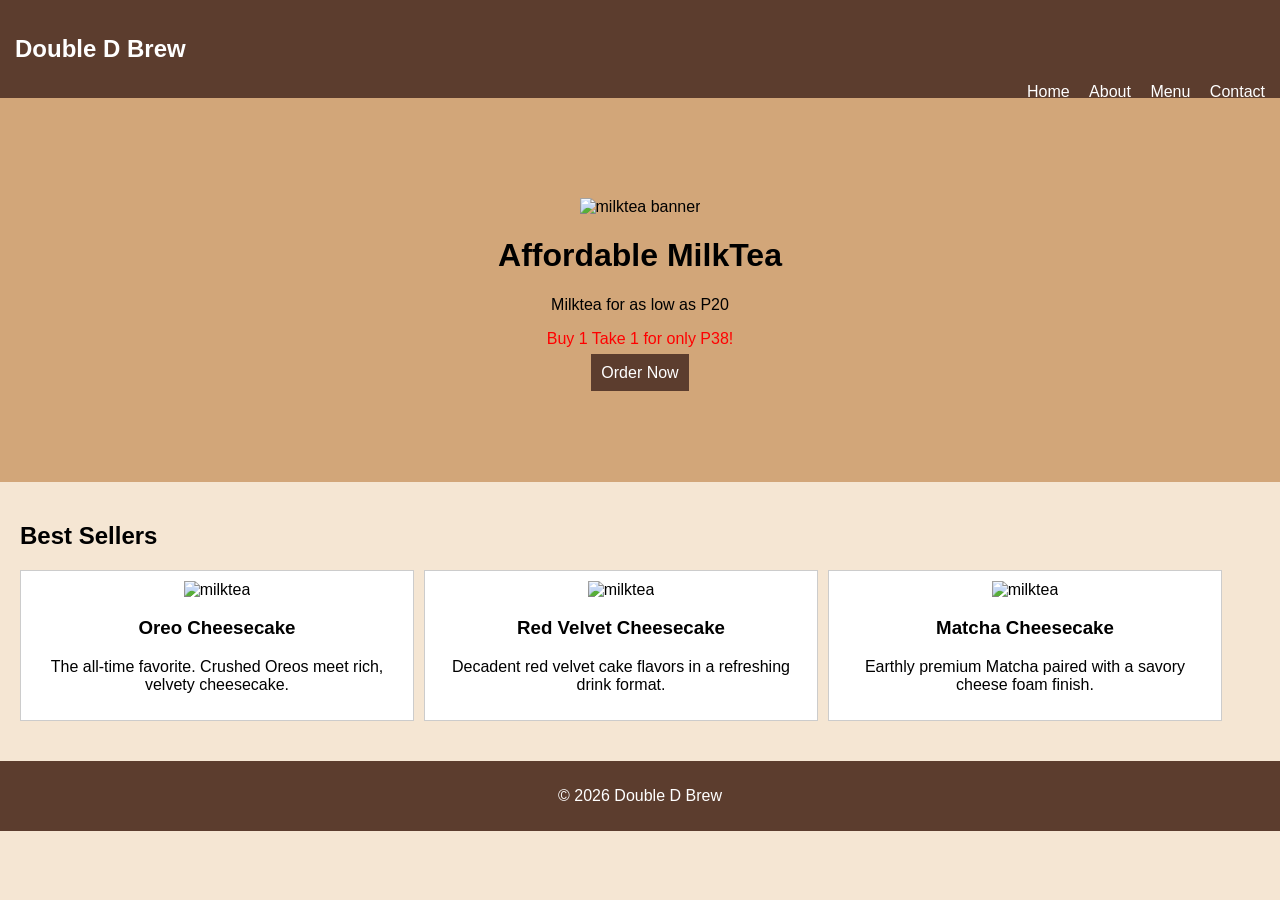
==== index.html @ 5d5cda17 "Add files via upload" ====
<!DOCTYPE html>
<html>
<head>
    <title>Double D Brew</title>
    <link rel="stylesheet" href="style.css">
</head>

<body>

<div class="nav">
    <h2>Double D Brew</h2>
    <div class="links">
        <a href="index.html">Home</a>
        <a href="about.html">About</a>
        <a href="menu.html">Menu</a>
        <a href="contact.html">Contact</a>
    </div>
</div>

<div class="hero">
    <img src="images/banner.png" alt="milktea banner">
    <h1>Affordable MilkTea</h1>
    <p>Milktea for as low as P20</p>
    <p class="promo">Buy 1 Take 1 for only P38!</p>
    <a href="menu.html" class="btn">Order Now</a>
</div>

<div class="section">
    <h2>Best Sellers</h2>

    <div class="container">
        <div class="box">
            <img src="images/milktea1.jpg" alt="milktea">
            <h3>Oreo Cheesecake</h3>
            <p>The all-time favorite. Crushed Oreos meet rich, velvety cheesecake.</p>
        </div>

        <div class="box">
            <img src="images/milktea2.jpg" alt="milktea">
            <h3>Red Velvet Cheesecake</h3>
            <p>Decadent red velvet cake flavors in a refreshing drink format.</p>
        </div>

        <div class="box">
            <img src="images/milktea3.jpg" alt="milktea">
            <h3>Matcha Cheesecake</h3>
            <p>Earthly premium Matcha paired with a savory cheese foam finish.</p>
        </div>
    </div>
</div>

<div class="footer">
    <p>© 2026 Double D Brew</p>
</div>

</body>
</html>
---- style.css ----
body {
    font-family: Arial;
    margin: 0;
    background-color: #f5e6d3; /* light milktea background */
}

/* NAV */
.nav {
    background-color: #5c3d2e;
    color: white;
    padding: 15px;
}

.links {
    float: right;
}

.links a {
    color: white;
    margin-left: 15px;
    text-decoration: none;
}

/* HERO */
.hero {
    text-align: center;
    padding: 100px;
    background-color: #d2a679;
}

.hero img {
    width: 100%;
    max-width: 350px;
}

.promo {
    color: red;
}

/* BUTTON */
.btn {
    background-color: #5c3d2e;
    color: white;
    padding: 10px;
    text-decoration: none;
}

/* SECTION */
.section {
    padding: 20px;
}

/* FLEX CONTAINER */
.container {
    display: flex;
    gap: 10px;
}

/* BOX */
.box {
    background-color: white;
    padding: 10px;
    border: 1px solid #ccc;
    width: 30%;
    text-align: center;
}

.box img {
    width: 100%;
}

/* PROMO BOX */
.promo-box {
    background-color: #ffe0b3;
    padding: 15px;
    margin-top: 20px;
    text-align: center;
}

/* FOOTER */
.footer {
    background-color: #5c3d2e;
    color: white;
    text-align: center;
    padding: 10px;
    margin-top: 20px;
}

/* FORM */
input, textarea {
    width: 250px;
}
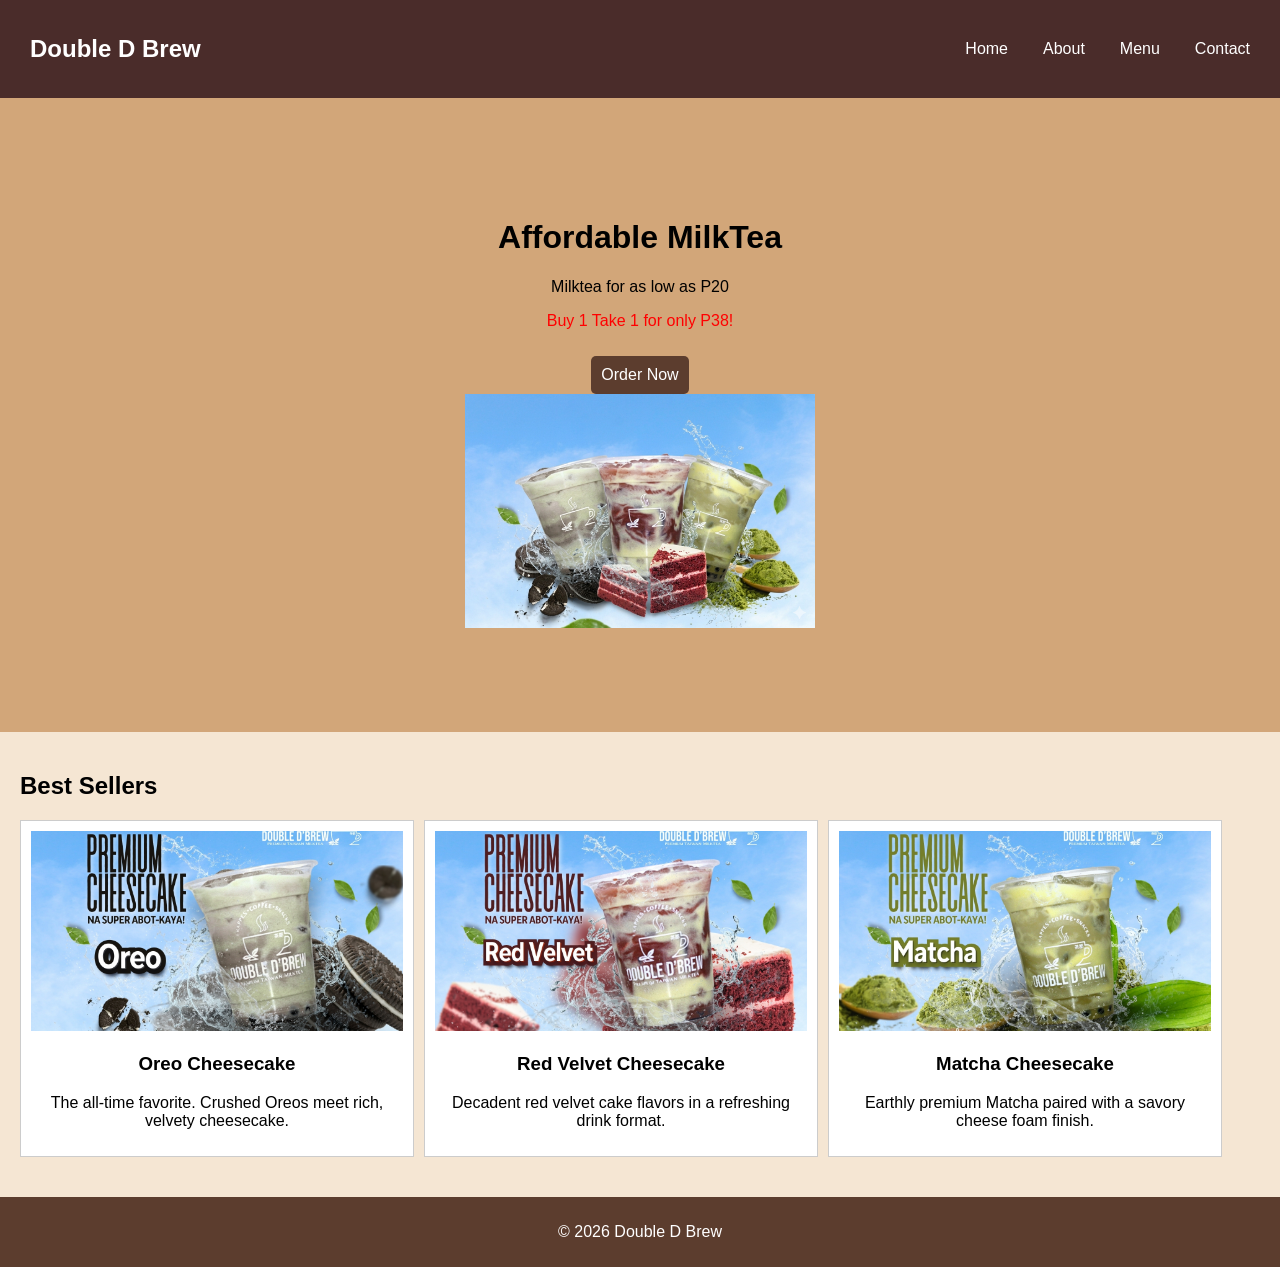
==== commit 2bc2c5ba: "Update index.html" ====
--- a/index.html
+++ b/index.html
@@ -1,7 +1,9 @@
 <!DOCTYPE html>
 <html>
 <head>
-    <title>Double D Brew</title>
+    <meta charset="UTF-8">
+    <meta name="viewport" content="width=device-width, initial-scale=1.0">
+    <title>DoubleDBrew</title>
     <link rel="stylesheet" href="style.css">
 </head>
 
@@ -18,11 +20,15 @@
 </div>
 
 <div class="hero">
-    <img src="images/banner.png" alt="milktea banner">
-    <h1>Affordable MilkTea</h1>
-    <p>Milktea for as low as P20</p>
-    <p class="promo">Buy 1 Take 1 for only P38!</p>
-    <a href="menu.html" class="btn">Order Now</a>
+    <div class="hero-content">
+        <h1>Affordable MilkTea</h1>
+        <p>Milktea for as low as P20</p>
+        <p class="promo">Buy 1 Take 1 for only P38!</p>
+        <a href="menu.html" class="btn">Order Now</a>
+    </div>
+    <div class="hero-image">
+        <img src="images/banner.png" alt="milktea banner"> 
+    </div>
 </div>
 
 <div class="section">
@@ -54,4 +60,4 @@
 </div>
 
 </body>
-</html>+</html>
--- a/style.css
+++ b/style.css
@@ -6,13 +6,17 @@
 
 /* NAV */
 .nav {
-    background-color: #5c3d2e;
+    background-color: #4a2c2a; 
     color: white;
-    padding: 15px;
+    padding: 15px 30px;
+    display: flex;
+    justify-content: space-between; 
+    align-items: center; 
 }
 
 .links {
-    float: right;
+    display: flex;
+    gap: 20px; 
 }
 
 .links a {
@@ -43,6 +47,9 @@
     color: white;
     padding: 10px;
     text-decoration: none;
+    display: inline-block;
+    margin-top: 10px;
+    border-radius: 5px;
 }
 
 /* SECTION */
@@ -67,6 +74,20 @@
 
 .box img {
     width: 100%;
+    height: 200px;
+    object-fit: cover;
+}
+
+
+.desc {
+    font-size: 14px;
+    color: #666;
+}
+
+
+.price {
+    font-weight: bold;
+    color: #5c3d2e;
 }
 
 /* PROMO BOX */
@@ -89,4 +110,4 @@
 /* FORM */
 input, textarea {
     width: 250px;
-}+}
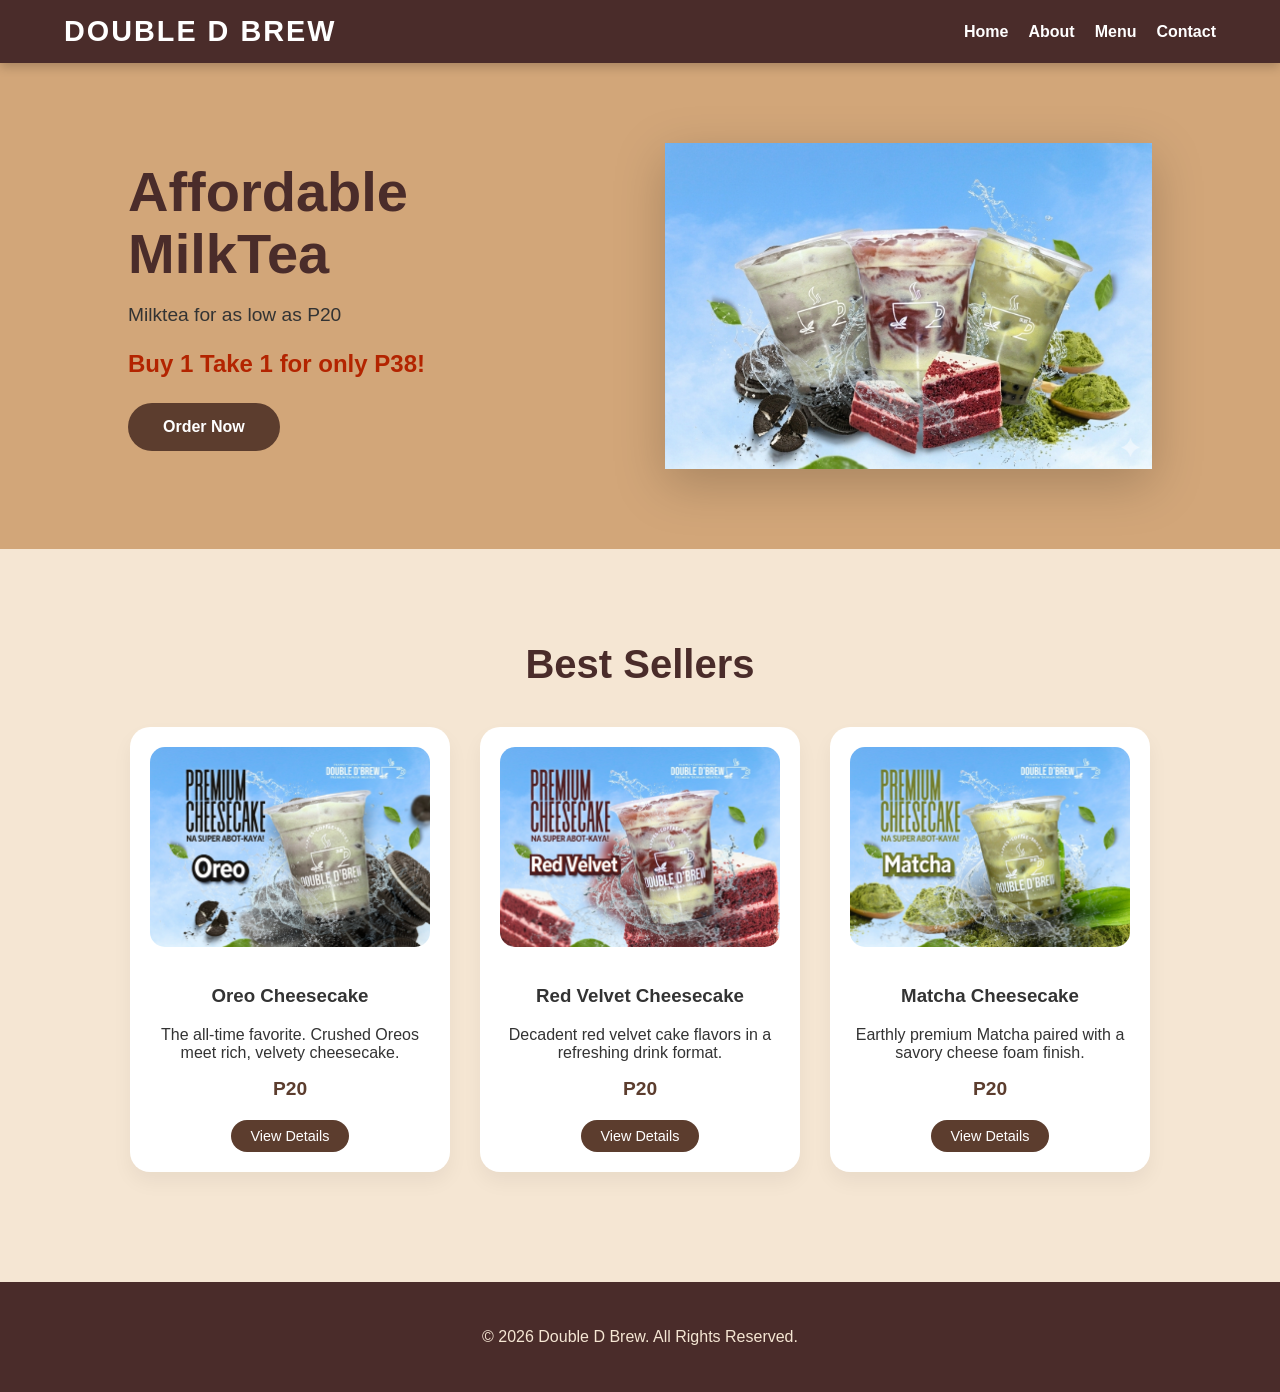
==== commit b06a2bf0: "Update index.html" ====
--- a/index.html
+++ b/index.html
@@ -1,12 +1,11 @@
 <!DOCTYPE html>
-<html>
+<html lang="en">
 <head>
     <meta charset="UTF-8">
     <meta name="viewport" content="width=device-width, initial-scale=1.0">
-    <title>DoubleDBrew</title>
+    <title>Double D Brew | Premium Milktea</title>
     <link rel="stylesheet" href="style.css">
 </head>
-
 <body>
 
 <div class="nav">
@@ -27,7 +26,7 @@
         <a href="menu.html" class="btn">Order Now</a>
     </div>
     <div class="hero-image">
-        <img src="images/banner.png" alt="milktea banner"> 
+        <img src="images/banner.png" alt="Double D Brew Banner"> 
     </div>
 </div>
 
@@ -36,27 +35,34 @@
 
     <div class="container">
         <div class="box">
-            <img src="images/milktea1.jpg" alt="milktea">
+            <img src="images/milktea1.jpg" alt="Oreo Cheesecake">
             <h3>Oreo Cheesecake</h3>
             <p>The all-time favorite. Crushed Oreos meet rich, velvety cheesecake.</p>
+            <p class="price">P20</p>
+            <a href="menu.html" class="btn-sm">View Details</a>
         </div>
 
         <div class="box">
-            <img src="images/milktea2.jpg" alt="milktea">
+            <img src="images/milktea2.jpg" alt="Red Velvet Cheesecake">
             <h3>Red Velvet Cheesecake</h3>
             <p>Decadent red velvet cake flavors in a refreshing drink format.</p>
+            <p class="price">P20</p>
+            <a href="menu.html" class="btn-sm">View Details</a>
         </div>
 
         <div class="box">
-            <img src="images/milktea3.jpg" alt="milktea">
+            <img src="images/milktea3.jpg" alt="Matcha Cheesecake">
             <h3>Matcha Cheesecake</h3>
             <p>Earthly premium Matcha paired with a savory cheese foam finish.</p>
+            <p class="price">P20</p>
+            <a href="menu.html" class="btn-sm">View Details</a>
         </div>
-    </div>
+
+        </div>
 </div>
 
 <div class="footer">
-    <p>© 2026 Double D Brew</p>
+    <p>© 2026 Double D Brew. All Rights Reserved.</p>
 </div>
 
 </body>
--- a/style.css
+++ b/style.css
@@ -1,17 +1,35 @@
+/* --- GLOBAL STYLES --- */
 body {
-    font-family: Arial;
+    font-family: 'Segoe UI', Tahoma, Geneva, Verdana, sans-serif;
     margin: 0;
-    background-color: #f5e6d3; /* light milktea background */
+    background-color: #f5e6d3; /* Cream background */
+    color: #333;
+    overflow-x: hidden; /* Prevents side-scrolling on mobile */
 }
 
-/* NAV */
+/* --- NAVIGATION --- */
 .nav {
     background-color: #4a2c2a; 
     color: white;
-    padding: 15px 30px;
+    padding: 15px 5%;
     display: flex;
     justify-content: space-between; 
     align-items: center; 
+    box-shadow: 0 4px 10px rgba(0,0,0,0.2);
+    position: sticky;
+    top: 0;
+    z-index: 1000;
+}
+
+.nav h2 {
+    margin: 0;
+    white-space: nowrap; /* Keeps "Double D Brew" on one line */
+    font-size: clamp(1.2rem, 3vw, 1.8rem); 
+    color: #FFFFFF; 
+    letter-spacing: 2px;
+    text-transform: uppercase;
+    font-weight: 800;
+    flex-shrink: 0;
 }
 
 .links {
@@ -21,93 +39,161 @@
 
 .links a {
     color: white;
-    margin-left: 15px;
     text-decoration: none;
+    font-weight: 600;
+    transition: color 0.3s;
 }
 
-/* HERO */
-.hero {
-    text-align: center;
-    padding: 100px;
-    background-color: #d2a679;
+.links a:hover {
+    color: #d2a679;
 }
 
-.hero img {
-    width: 100%;
-    max-width: 350px;
+/* --- HERO SECTION --- */
+.hero {
+    display: flex;
+    align-items: center;
+    justify-content: center;
+    gap: 50px;
+    padding: 80px 10%;
+    background-color: #d2a679; /* Caramel background */
 }
 
-.promo {
-    color: red;
+.hero-content {
+    flex: 1;
+    max-width: 500px;
 }
 
-/* BUTTON */
+.hero-content h1 {
+    font-size: clamp(2rem, 5vw, 3.5rem);
+    color: #4a2c2a;
+    margin: 0 0 10px 0;
+    line-height: 1.1;
+}
+
+.hero-content p {
+    font-size: 1.2rem;
+    margin-bottom: 5px;
+}
+
+.hero-content .promo {
+    color: #b32400;
+    font-weight: bold;
+    font-size: 1.5rem;
+    margin-bottom: 25px;
+}
+
+.hero-image {
+    flex: 1;
+    display: flex;
+    justify-content: center;
+}
+
+.hero-image img {
+    width: 100%;
+    max-width: 550px;
+    filter: drop-shadow(0 15px 25px rgba(0,0,0,0.2));
+}
+
+/* --- BUTTONS --- */
 .btn {
     background-color: #5c3d2e;
     color: white;
-    padding: 10px;
+    padding: 15px 35px;
     text-decoration: none;
     display: inline-block;
-    margin-top: 10px;
-    border-radius: 5px;
+    border-radius: 40px;
+    font-weight: bold;
+    transition: all 0.3s ease;
 }
 
-/* SECTION */
-.section {
-    padding: 20px;
+.btn-sm {
+    background-color: #5c3d2e;
+    color: white;
+    padding: 8px 20px;
+    text-decoration: none;
+    display: inline-block;
+    border-radius: 20px;
+    font-size: 0.9rem;
+    margin-top: 10px;
 }
 
-/* FLEX CONTAINER */
+.btn:hover, .btn-sm:hover {
+    background-color: #4a2c2a;
+    transform: scale(1.05);
+}
+
+/* --- GRID SECTION --- */
+.section {
+    padding: 60px 10%;
+    text-align: center;
+}
+
+.section h2 {
+    font-size: 2.5rem;
+    color: #4a2c2a;
+    margin-bottom: 40px;
+}
+
 .container {
     display: flex;
-    gap: 10px;
+    justify-content: center;
+    gap: 30px;
+    flex-wrap: wrap; /* Allows 10+ items to wrap into rows */
 }
 
-/* BOX */
+/* --- CARDS --- */
 .box {
     background-color: white;
-    padding: 10px;
-    border: 1px solid #ccc;
-    width: 30%;
-    text-align: center;
+    padding: 20px;
+    border-radius: 20px;
+    box-shadow: 0 10px 20px rgba(0,0,0,0.05);
+    width: 280px;
+    transition: transform 0.4s cubic-bezier(0.175, 0.885, 0.32, 1.275);
+}
+
+.box:hover {
+    transform: translateY(-15px);
 }
 
 .box img {
     width: 100%;
     height: 200px;
     object-fit: cover;
+    border-radius: 15px;
+    margin-bottom: 15px;
 }
-
-
-.desc {
-    font-size: 14px;
-    color: #666;
-}
-
 
 .price {
     font-weight: bold;
     color: #5c3d2e;
+    font-size: 1.2rem;
+    margin: 10px 0;
 }
 
-/* PROMO BOX */
-.promo-box {
-    background-color: #ffe0b3;
-    padding: 15px;
-    margin-top: 20px;
+/* --- FOOTER --- */
+.footer {
+    background-color: #4a2c2a;
+    color: #f5e6d3;
     text-align: center;
+    padding: 30px;
+    margin-top: 50px;
 }
 
-/* FOOTER */
-.footer {
-    background-color: #5c3d2e;
-    color: white;
-    text-align: center;
-    padding: 10px;
-    margin-top: 20px;
+/* --- RESPONSIVE MEDIA QUERY --- */
+@media (max-width: 768px) {
+    .nav {
+        flex-direction: column; /* Stacks brand above links on mobile */
+        gap: 15px;
+        text-align: center;
+    }
+
+    .hero {
+        flex-direction: column-reverse; /* Banner on top, text below for mobile */
+        padding: 40px 5%;
+        text-align: center;
+    }
+
+    .hero-content {
+        max-width: 100%;
+    }
 }
-
-/* FORM */
-input, textarea {
-    width: 250px;
-}
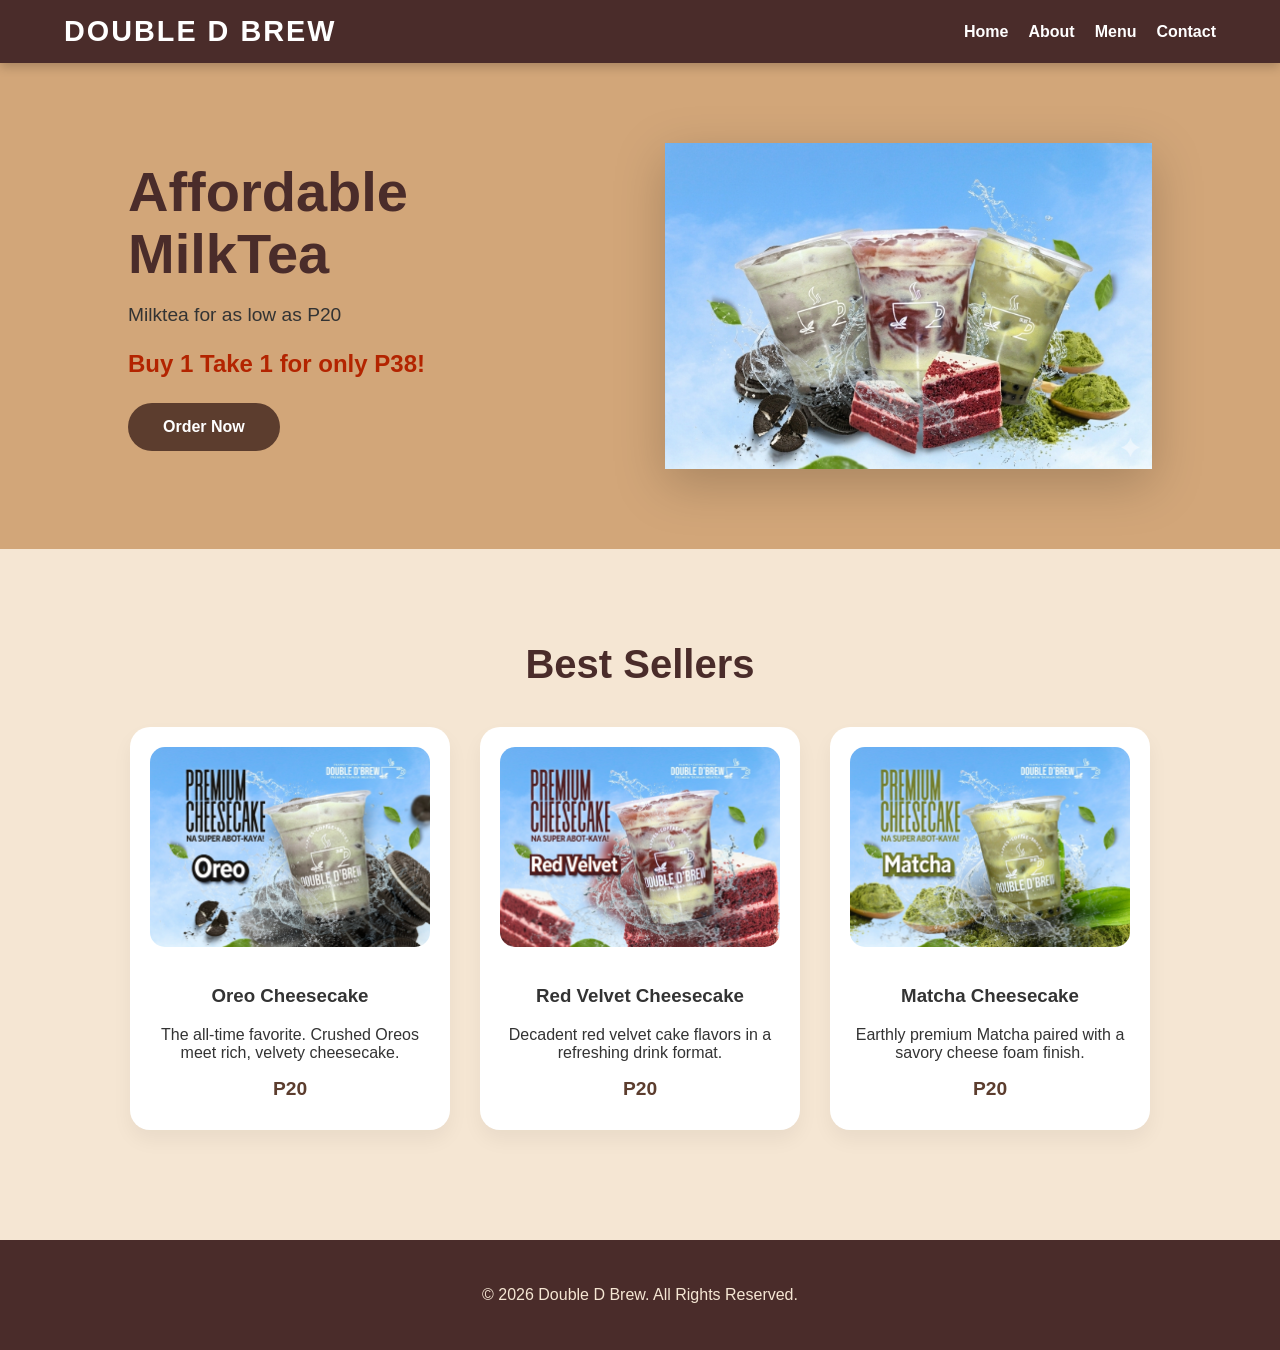
==== commit aff62ed8: "Update index.html" ====
--- a/index.html
+++ b/index.html
@@ -39,7 +39,6 @@
             <h3>Oreo Cheesecake</h3>
             <p>The all-time favorite. Crushed Oreos meet rich, velvety cheesecake.</p>
             <p class="price">P20</p>
-            <a href="menu.html" class="btn-sm">View Details</a>
         </div>
 
         <div class="box">
@@ -47,7 +46,6 @@
             <h3>Red Velvet Cheesecake</h3>
             <p>Decadent red velvet cake flavors in a refreshing drink format.</p>
             <p class="price">P20</p>
-            <a href="menu.html" class="btn-sm">View Details</a>
         </div>
 
         <div class="box">
@@ -55,7 +53,6 @@
             <h3>Matcha Cheesecake</h3>
             <p>Earthly premium Matcha paired with a savory cheese foam finish.</p>
             <p class="price">P20</p>
-            <a href="menu.html" class="btn-sm">View Details</a>
         </div>
 
         </div>
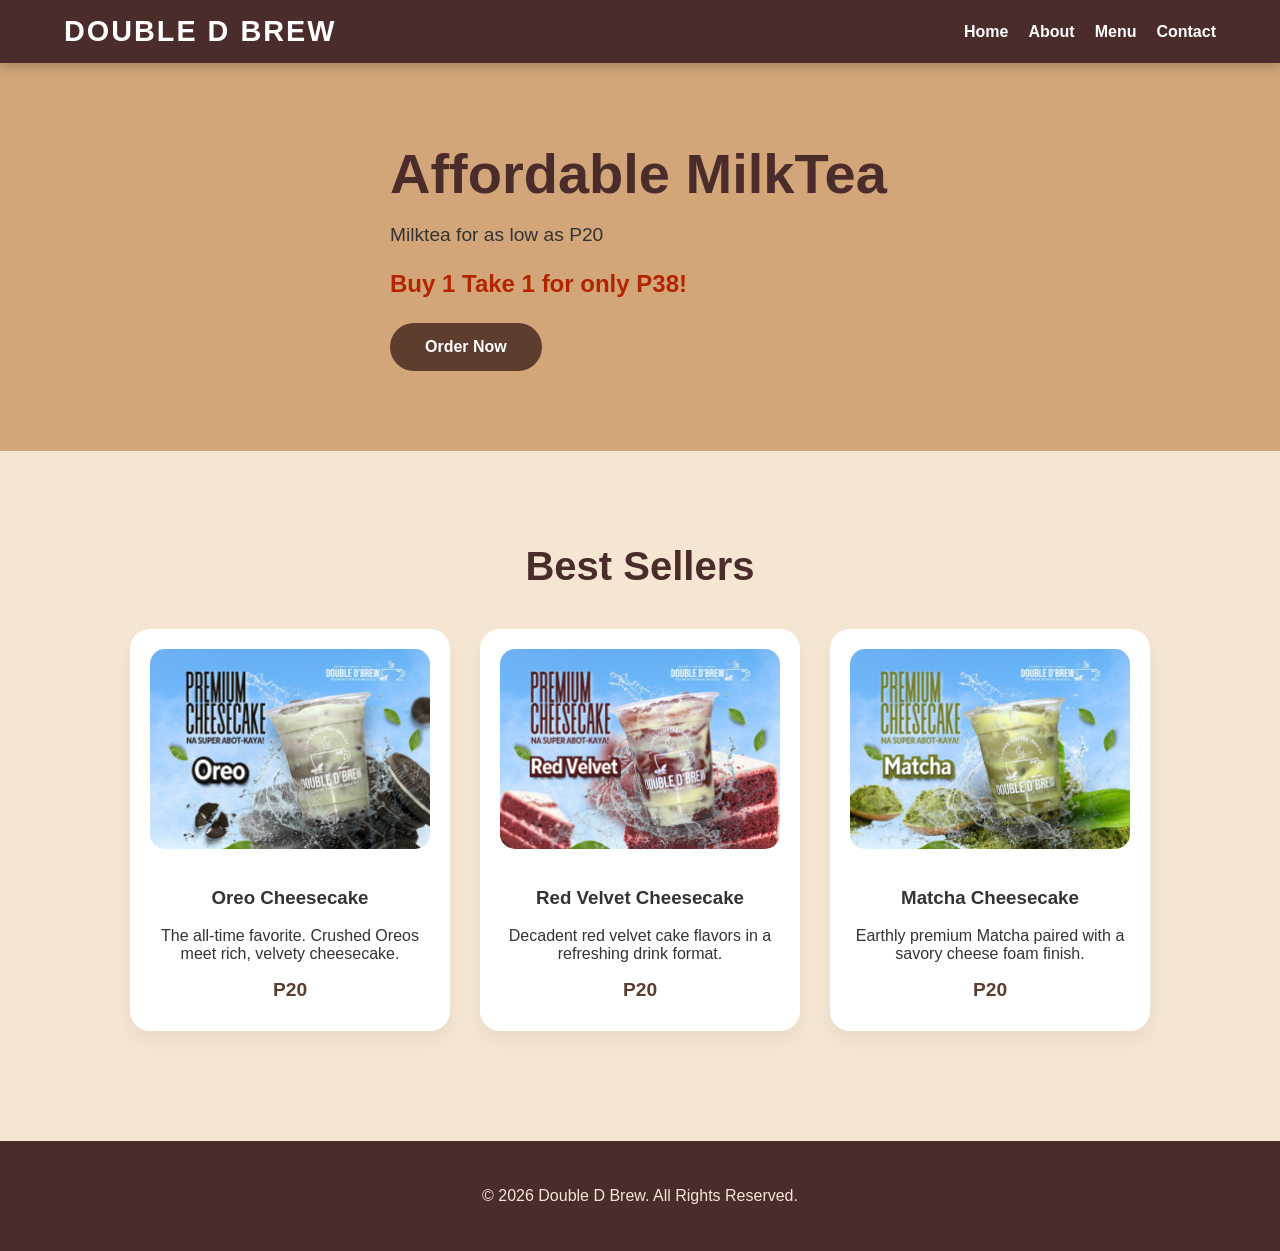
==== commit 8f07ff3d: "Refactor HTML structure and comments" ====
--- a/index.html
+++ b/index.html
@@ -8,6 +8,7 @@
 </head>
 <body>
 
+<!-- NAV -->
 <div class="nav">
     <h2>Double D Brew</h2>
     <div class="links">
@@ -18,22 +19,24 @@
     </div>
 </div>
 
+<!-- HERO (FULL BACKGROUND STYLE) -->
 <div class="hero">
+
     <div class="hero-content">
         <h1>Affordable MilkTea</h1>
         <p>Milktea for as low as P20</p>
         <p class="promo">Buy 1 Take 1 for only P38!</p>
         <a href="menu.html" class="btn">Order Now</a>
     </div>
-    <div class="hero-image">
-        <img src="images/banner.png" alt="Double D Brew Banner"> 
-    </div>
+
 </div>
 
+<!-- BEST SELLERS -->
 <div class="section">
     <h2>Best Sellers</h2>
 
     <div class="container">
+
         <div class="box">
             <img src="images/milktea1.jpg" alt="Oreo Cheesecake">
             <h3>Oreo Cheesecake</h3>
@@ -55,9 +58,10 @@
             <p class="price">P20</p>
         </div>
 
-        </div>
+    </div>
 </div>
 
+<!-- FOOTER -->
 <div class="footer">
     <p>© 2026 Double D Brew. All Rights Reserved.</p>
 </div>
--- a/style.css
+++ b/style.css
@@ -90,7 +90,7 @@
 
 .hero-image img {
     width: 100%;
-    max-width: 550px;
+    max-width: 850px;
     filter: drop-shadow(0 15px 25px rgba(0,0,0,0.2));
 }
 
